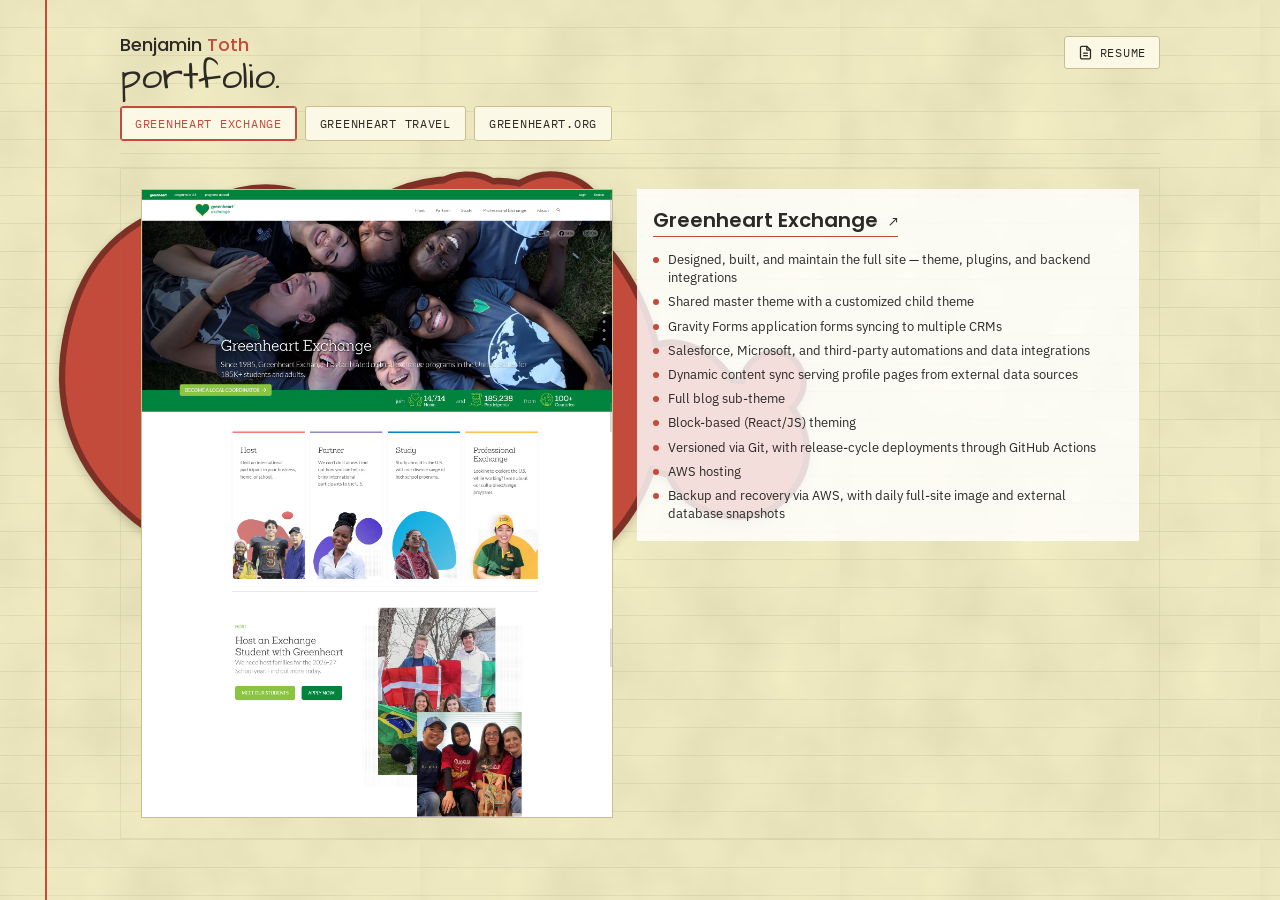
==== resume/index.html @ 2537ab39 "Homepage design: paper/blueprint background with reactive inkblot layer, real Greenheart case studie" ====
<!DOCTYPE html>
<html lang="en">
<head>
  <meta charset="UTF-8">
  <meta name="viewport" content="width=device-width, initial-scale=1.0">
  <title>Benjamin Toth — Portfolio</title>
  <link rel="preconnect" href="https://fonts.googleapis.com">
  <link rel="stylesheet" href="https://fonts.googleapis.com/css2?family=Architects+Daughter&family=IBM+Plex+Mono:wght@400;500;600&family=IBM+Plex+Sans:wght@400;500;600;700&family=Poppins:wght@500;600&display=swap">
  <link rel="stylesheet" href="../css/background.css">
  <link rel="stylesheet" href="../css/work.css">
  <link rel="stylesheet" href="../css/resume.css">
</head>
<body>
  <canvas id="canvas"></canvas>
  <div class="margin-rule" aria-hidden="true"></div>

  <div class="wrap">
    <header class="top">
      <div>
        <div class="byline"><span class="first">Benjamin</span> <span class="last">Toth</span></div>
        <div class="wordmark"><a href="../" style="color:inherit;text-decoration:none;">portfolio.</a></div>
        <div class="work-tabs" id="work-tabs" role="tablist" aria-label="Select a project"></div>
      </div>
      <button class="resume-btn" id="resume-btn" type="button" aria-haspopup="dialog">
        <svg viewBox="0 0 24 24" fill="none" stroke="currentColor" stroke-width="2" stroke-linecap="round" stroke-linejoin="round" aria-hidden="true">
          <path d="M14 2H6a2 2 0 0 0-2 2v16a2 2 0 0 0 2 2h12a2 2 0 0 0 2-2V8z"/>
          <polyline points="14 2 14 8 20 8"/>
          <line x1="9" y1="13" x2="15" y2="13"/>
          <line x1="9" y1="17" x2="15" y2="17"/>
        </svg>
        <span>Resume</span>
      </button>
    </header>

    <div class="work-panel" id="work-panel">
      <div class="work-image">
        <a id="work-image-link" target="_blank" rel="noopener">
          <img alt="">
        </a>
        <span class="corner tl" aria-hidden="true"></span>
        <span class="corner tr" aria-hidden="true"></span>
        <span class="corner bl" aria-hidden="true"></span>
        <span class="corner br" aria-hidden="true"></span>
      </div>
      <div class="work-details">
        <a class="work-link" id="work-link" href="#" target="_blank" rel="noopener"></a>
        <ul class="work-highlights" id="work-highlights"></ul>
      </div>
    </div>
  </div>

  <div class="modal-overlay" id="resume-modal" hidden>
    <div class="modal" role="dialog" aria-modal="true" aria-labelledby="resume-modal-title">
      <div class="modal-header">
        <h2 id="resume-modal-title">Resume</h2>
        <button class="modal-x" id="resume-close-x" type="button" aria-label="Close">✕</button>
      </div>
      <div class="modal-body">
        <iframe id="resume-frame" title="Benjamin Toth — Resume"></iframe>
      </div>
      <div class="modal-footer">
        <button class="modal-close-btn" id="resume-close-btn" type="button">Close</button>
        <a class="modal-download" id="resume-download" href="#">Download ↓</a>
      </div>
    </div>
  </div>

  <script src="../js/background.js"></script>
  <script src="../js/work.js"></script>
  <script src="../js/resume.js"></script>
</body>
</html>
---- css/background.css ----
/* Background + blob layer — design-preview only (see design-preview.html).
   Not yet wired into the accepted pages (index.html etc). */

:root{
  --paper: #F5EFC5;
  --surface: #FBF8E6;
  --rule: rgba(120, 145, 105, 0.13);
  --rule-major: rgba(120, 145, 105, 0.13);
  --margin: #C24B3C;
  --margin-opacity: 1;
  --ink: #2B2A25;
  --ink-soft: #6B6A5E;
  --accent: #C24B3C;
  --chip-border: #C9BE8E;
  --focus: #2E86AB;

  --terrain: #2E86AB;
  --ledger: #C24B3C;
  --nimbus: #6E4E8C;
  --notes: #3E7C59;

  /* Single source of truth for "whatever color the blob identity currently
     is" — the byline's last name, the work tabs, and the bullet dots/link
     all read this. background.js overwrites it live, every animation frame,
     with the canvas's own interpolated fill color, so everything stays in
     sync through the transition, not just at rest. This value is only the
     initial fallback before that first frame runs. */
  --identity: var(--terrain);

  --grid-image:
    repeating-linear-gradient(to bottom, transparent 0 27px, var(--rule) 27px 28px);
  --texture-image: url("data:image/svg+xml,%3Csvg xmlns='http://www.w3.org/2000/svg' width='420' height='420'%3E%3Cfilter id='n'%3E%3CfeTurbulence type='fractalNoise' baseFrequency='0.012' numOctaves='4' stitchTiles='stitch' result='t'/%3E%3CfeColorMatrix in='t' type='matrix' values='0 0 0 0 0 0 0 0 0 0 0 0 0 0 0 0 0 0 0.08 0'/%3E%3C/filter%3E%3Crect width='100%25' height='100%25' filter='url(%23n)'/%3E%3C/svg%3E");

  --font-display: 'Architects Daughter', cursive;
  --font-mono: 'IBM Plex Mono', ui-monospace, 'SFMono-Regular', Menlo, monospace;
  --font-body: 'IBM Plex Sans', system-ui, sans-serif;
  --font-name: 'Poppins', Helvetica, Arial, sans-serif;
}

@media (prefers-color-scheme: dark){
  :root:not([data-theme="light"]){
    --paper: #F4F8FB;
    --surface: #FFFFFF;
    --rule: rgba(46, 109, 164, 0.05);
    --rule-major: rgba(46, 109, 164, 0.09);
    --margin-opacity: 0;
    --ink: #1C2B3A;
    --ink-soft: #5A7086;
    --accent: #C24B3C;
    --chip-border: rgba(46, 109, 164, 0.22);
    --focus: #2E6DA4;

    --terrain: #1F5C99;
    --ledger: #C24B3C;
    --nimbus: #6E4E8C;
    --notes: #2F7A55;

    --grid-image:
      repeating-linear-gradient(to right, var(--rule) 0 1px, transparent 1px 24px),
      repeating-linear-gradient(to bottom, var(--rule) 0 1px, transparent 1px 24px),
      repeating-linear-gradient(to right, var(--rule-major) 0 1px, transparent 1px 120px),
      repeating-linear-gradient(to bottom, var(--rule-major) 0 1px, transparent 1px 120px);
  }
}

:root[data-theme="dark"]{
  --paper: #F4F8FB;
  --surface: #FFFFFF;
  --rule: rgba(46, 109, 164, 0.05);
  --rule-major: rgba(46, 109, 164, 0.09);
  --margin-opacity: 0;
  --ink: #1C2B3A;
  --ink-soft: #5A7086;
  --accent: #C24B3C;
  --chip-border: rgba(46, 109, 164, 0.22);
  --focus: #2E6DA4;

  --terrain: #1F5C99;
  --ledger: #C24B3C;
  --nimbus: #6E4E8C;
  --notes: #2F7A55;

  --grid-image:
    repeating-linear-gradient(to right, var(--rule) 0 1px, transparent 1px 24px),
    repeating-linear-gradient(to bottom, var(--rule) 0 1px, transparent 1px 24px),
    repeating-linear-gradient(to right, var(--rule-major) 0 1px, transparent 1px 120px),
    repeating-linear-gradient(to bottom, var(--rule-major) 0 1px, transparent 1px 120px);
}

*{ box-sizing: border-box; }
html{ min-height: 100%; overflow: hidden; }
body{
  margin: 0;
  min-height: 100vh;
  position: relative;
  overflow: hidden;
  background-color: var(--paper);
  background-image: var(--texture-image), var(--grid-image);
  background-blend-mode: multiply, normal;
  color: var(--ink);
  font-family: var(--font-body);
  padding: clamp(16px, 3vw, 36px);
  display: flex;
  flex-direction: column;
  gap: 16px;
}

/* Desktop: overflow at the bottom is simply clipped, no scrollbar. Below
   ~576px the mobile stacked layout (see work.css) can genuinely run taller
   than the viewport, so scrolling comes back. */
@media (max-width: 576px){
  html, body{ overflow-y: auto; overflow-x: hidden; }
}

a{ color: inherit; }

.wrap{
  position: relative;
  z-index: 1;
  max-width: 1040px;
  margin: 0 auto;
  width: 100%;
  display: flex;
  flex-direction: column;
  gap: 14px;
}

header.top{
  display: flex;
  align-items: baseline;
  justify-content: space-between;
  flex-wrap: wrap;
  gap: 10px 24px;
  padding-bottom: 12px;
  border-bottom: 1.5px solid var(--rule-major);
}

.byline{
  font-family: var(--font-name);
  font-weight: 500;
  font-size: clamp(15px, 1.7vw, 18px);
  line-height: 1;
  margin-bottom: 4px;
}
.byline .first{ color: var(--ink); }
.byline .last{ color: var(--identity); }

.wordmark{
  font-family: var(--font-display);
  font-size: clamp(28px, 4vw, 38px);
  line-height: 1;
  color: var(--ink);
}

/* Full-viewport ambient layer. Fixed + pointer-events:none so it never
   captures clicks and never affects document flow/height — content simply
   sits on top of it. */
#canvas{
  position: fixed;
  inset: 0;
  width: 100vw;
  height: 100vh;
  pointer-events: none;
  z-index: 0;
}

.margin-rule{
  position: fixed;
  top: 0; bottom: 0;
  left: clamp(22px, 3.5vw, 46px);
  width: 2px;
  background: var(--margin);
  opacity: var(--margin-opacity);
  pointer-events: none;
  z-index: 0;
}
---- css/work.css ----
/* Work tabs + panel — design-preview only, same page as background.css. */

.work-tabs{
  display: flex;
  flex-wrap: wrap;
  gap: 8px;
  margin-top: 10px;
}

.work-tab{
  font-family: var(--font-mono);
  font-size: 12px;
  letter-spacing: 0.06em;
  text-transform: uppercase;
  color: var(--ink);
  background: var(--surface);
  border: 1.5px solid var(--chip-border);
  border-radius: 3px;
  padding: 9px 14px;
  cursor: pointer;
  transition: border-color 150ms ease, transform 150ms ease;
}
.work-tab:hover{ transform: translateY(-1px); }
.work-tab:focus-visible{ outline: 2.5px solid var(--focus); outline-offset: 2px; }
.work-tab[aria-pressed="true"]{
  border-color: var(--identity);
  box-shadow: inset 0 0 0 1px var(--identity);
  color: var(--identity);
}

.work-panel{
  position: relative;
  z-index: 1;
  display: flex;
  align-items: flex-start;
  gap: 24px;
  border: 1.5px solid var(--rule-major);
  background: transparent;
  padding: 20px;
}
.work-panel.reversed{ flex-direction: row-reverse; }
.work-panel .work-image{ flex: 1 1 0; min-width: 0; }
.work-panel .work-details{ flex: 1 1 0; min-width: 0; }
@media (max-width: 576px){
  .work-panel{ flex-direction: column !important; }
}

/* Tab switch: both boxes stay fully visible and swap content in place; the
   FLIP slide (transform) runs whenever JS clears the instant-snap it
   applies right after the layout change — see work.js's flip(). */
.work-image,
.work-details{
  transition: transform 460ms cubic-bezier(0.22, 1, 0.36, 1);
}
@media (prefers-reduced-motion: reduce){
  .work-image,
  .work-details{ transition: none; }
}

.work-image{
  position: relative;
  aspect-ratio: 3 / 4;
  border: 1.5px solid var(--chip-border);
  overflow: hidden;
}
.work-image a{
  position: absolute;
  inset: 0;
  display: block;
}
.work-image a:focus-visible{ outline: 2.5px solid var(--focus); outline-offset: -3px; }
.work-image img{
  width: 100%;
  height: 100%;
  object-fit: cover;
  object-position: top center;
  display: block;
}
.work-image .corner{
  position: absolute;
  width: 10px;
  height: 10px;
  border: 1.5px solid var(--surface);
  opacity: 0.85;
  z-index: 1;
}
.work-image .corner.tl{ top: -1.5px; left: -1.5px; border-right: none; border-bottom: none; }
.work-image .corner.tr{ top: -1.5px; right: -1.5px; border-left: none; border-bottom: none; }
.work-image .corner.bl{ bottom: -1.5px; left: -1.5px; border-right: none; border-top: none; }
.work-image .corner.br{ bottom: -1.5px; right: -1.5px; border-left: none; border-top: none; }

.work-details{
  display: flex;
  flex-direction: column;
  gap: 12px;
  min-width: 0;
  background: rgba(255, 255, 255, 0.82);
  padding: 16px;
}

.work-link{
  align-self: flex-start;
  font-family: var(--font-name);
  font-weight: 600;
  font-size: clamp(17px, 2vw, 20px);
  color: var(--ink);
  text-decoration: none;
  border-bottom: 1.5px solid var(--identity);
  padding-bottom: 1px;
}
.work-link:hover,
.work-link:focus-visible{ color: var(--identity); }
.work-link:focus-visible{ outline: 2.5px solid var(--focus); outline-offset: 3px; }
.work-link .arrow{ font-family: var(--font-mono); font-weight: 400; font-size: 0.75em; margin-left: 2px; }

.work-highlights{
  list-style: none;
  margin: 0;
  padding: 2px 4px 2px 0;
  display: flex;
  flex-direction: column;
  gap: 6px;
  font-family: var(--font-body);
  font-size: 13px;
  line-height: 1.4;
  color: var(--ink);
  /* Real bullet count varies a lot per site (7-10). The page itself never
     scrolls on desktop (see background.css), so an unusually long list
     scrolls in its own box instead of overflowing past the viewport. */
  max-height: min(44vh, 380px);
  overflow-y: auto;
}
.work-highlights li{
  display: flex;
  gap: 9px;
  align-items: baseline;
}
.work-highlights li::before{
  content: "";
  flex: none;
  width: 6px;
  height: 6px;
  border-radius: 50%;
  background: var(--identity);
  transform: translateY(-1px);
}
---- css/resume.css ----
/* Resume button + modal — design-preview only, same page as background.css. */

.resume-btn{
  align-self: flex-start;
  display: inline-flex;
  align-items: center;
  gap: 7px;
  font-family: var(--font-mono);
  font-size: 12px;
  letter-spacing: 0.06em;
  text-transform: uppercase;
  color: var(--ink);
  background: var(--surface);
  border: 1.5px solid var(--chip-border);
  border-radius: 3px;
  padding: 8px 13px;
  cursor: pointer;
  transition: border-color 150ms ease, transform 150ms ease;
}
.resume-btn:hover{ transform: translateY(-1px); border-color: var(--identity); }
.resume-btn:focus-visible{ outline: 2.5px solid var(--focus); outline-offset: 2px; }
.resume-btn svg{ width: 15px; height: 15px; flex: none; }

.modal-overlay{
  position: fixed;
  inset: 0;
  z-index: 10;
  background: rgba(20, 18, 15, 0.45);
  display: flex;
  align-items: center;
  justify-content: center;
  padding: 24px;
}
.modal-overlay[hidden]{ display: none; }

.modal{
  width: min(92vw, 680px);
  max-height: min(88vh, 840px);
  display: flex;
  flex-direction: column;
  background: var(--surface);
  border: 1.5px solid var(--rule-major);
  box-shadow: 0 12px 32px rgba(0,0,0,0.28);
}

.modal-header{
  display: flex;
  align-items: center;
  justify-content: space-between;
  gap: 16px;
  padding: 14px 18px;
  border-bottom: 1.5px solid var(--rule-major);
}
.modal-header h2{
  font-family: var(--font-display);
  font-size: 22px;
  font-weight: normal;
  margin: 0;
  color: var(--ink);
}
.modal-x{
  font-family: var(--font-mono);
  font-size: 18px;
  line-height: 1;
  color: var(--ink-soft);
  background: none;
  border: none;
  cursor: pointer;
  padding: 4px;
}
.modal-x:hover{ color: var(--ink); }
.modal-x:focus-visible{ outline: 2.5px solid var(--focus); outline-offset: 2px; }

.modal-body{
  flex: 1 1 auto;
  min-height: 0;
  background: #e9e9e9;
}
.modal-body iframe{
  display: block;
  width: 100%;
  height: min(70vh, 640px);
  border: none;
}

.modal-footer{
  display: flex;
  align-items: center;
  justify-content: flex-end;
  gap: 10px;
  padding: 14px 18px;
  border-top: 1.5px solid var(--rule-major);
}

.modal-download,
.modal-close-btn{
  font-family: var(--font-mono);
  font-size: 12px;
  letter-spacing: 0.06em;
  text-transform: uppercase;
  padding: 9px 16px;
  border-radius: 3px;
  cursor: pointer;
  text-decoration: none;
}
.modal-download{
  color: #fff;
  background: var(--identity);
  border: 1.5px solid var(--identity);
}
.modal-download:hover{ opacity: 0.9; }
.modal-download:focus-visible,
.modal-close-btn:focus-visible{ outline: 2.5px solid var(--focus); outline-offset: 2px; }
.modal-close-btn{
  color: var(--ink);
  background: var(--surface);
  border: 1.5px solid var(--chip-border);
}
.modal-close-btn:hover{ border-color: var(--ink-soft); }

@media (max-width: 576px){
  .modal{ max-height: 92vh; }
  .modal-body iframe{ height: min(60vh, 520px); }
}
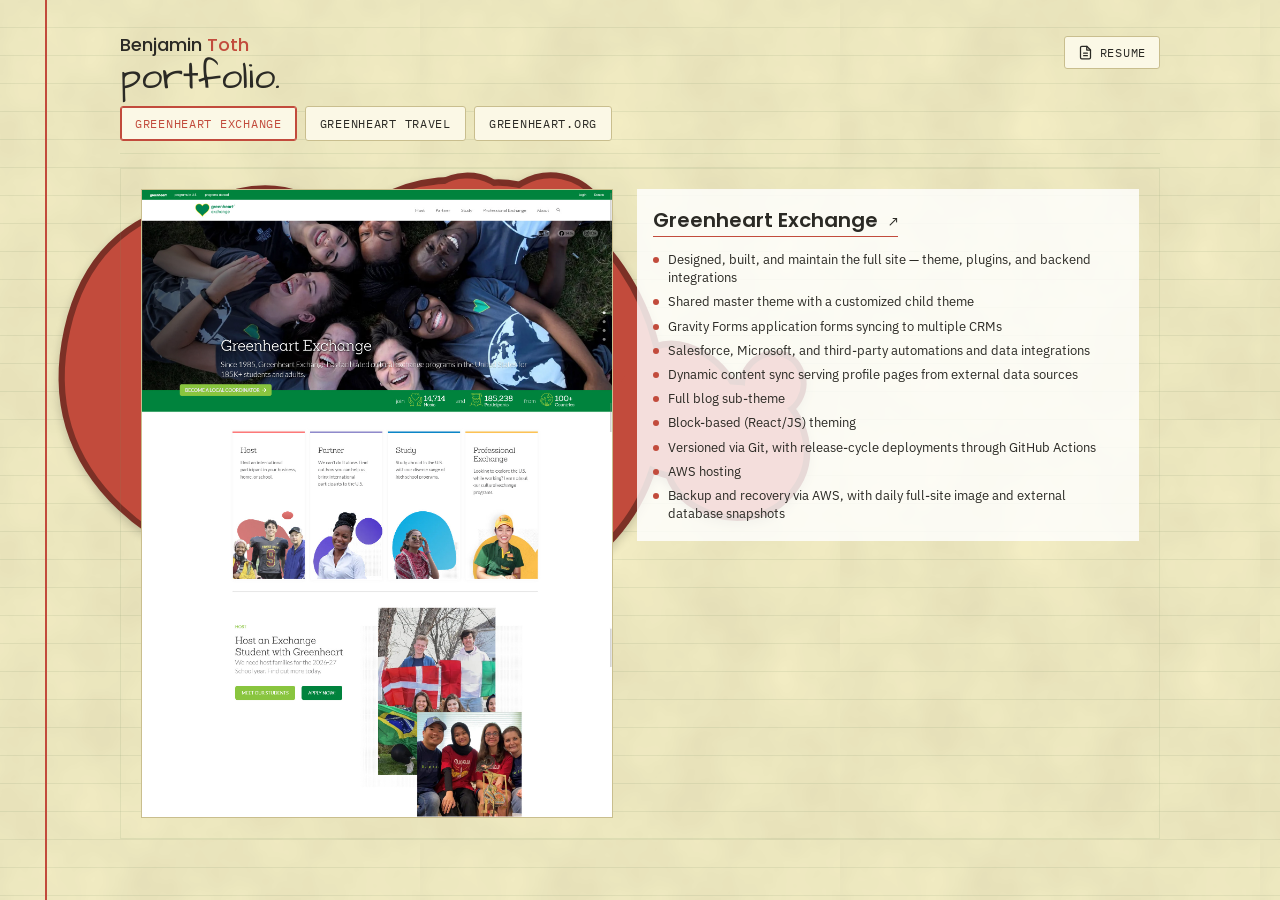
==== commit d21bb055: "Wire up the favicon on both pages Co-Authored-By: Claude Sonnet 5 <noreply@anthropic.com>" ====
--- a/resume/index.html
+++ b/resume/index.html
@@ -4,6 +4,7 @@
   <meta charset="UTF-8">
   <meta name="viewport" content="width=device-width, initial-scale=1.0">
   <title>Benjamin Toth — Portfolio</title>
+  <link rel="icon" type="image/svg+xml" href="../favicon.svg">
   <link rel="preconnect" href="https://fonts.googleapis.com">
   <link rel="stylesheet" href="https://fonts.googleapis.com/css2?family=Architects+Daughter&family=IBM+Plex+Mono:wght@400;500;600&family=IBM+Plex+Sans:wght@400;500;600;700&family=Poppins:wght@500;600&display=swap">
   <link rel="stylesheet" href="../css/background.css">
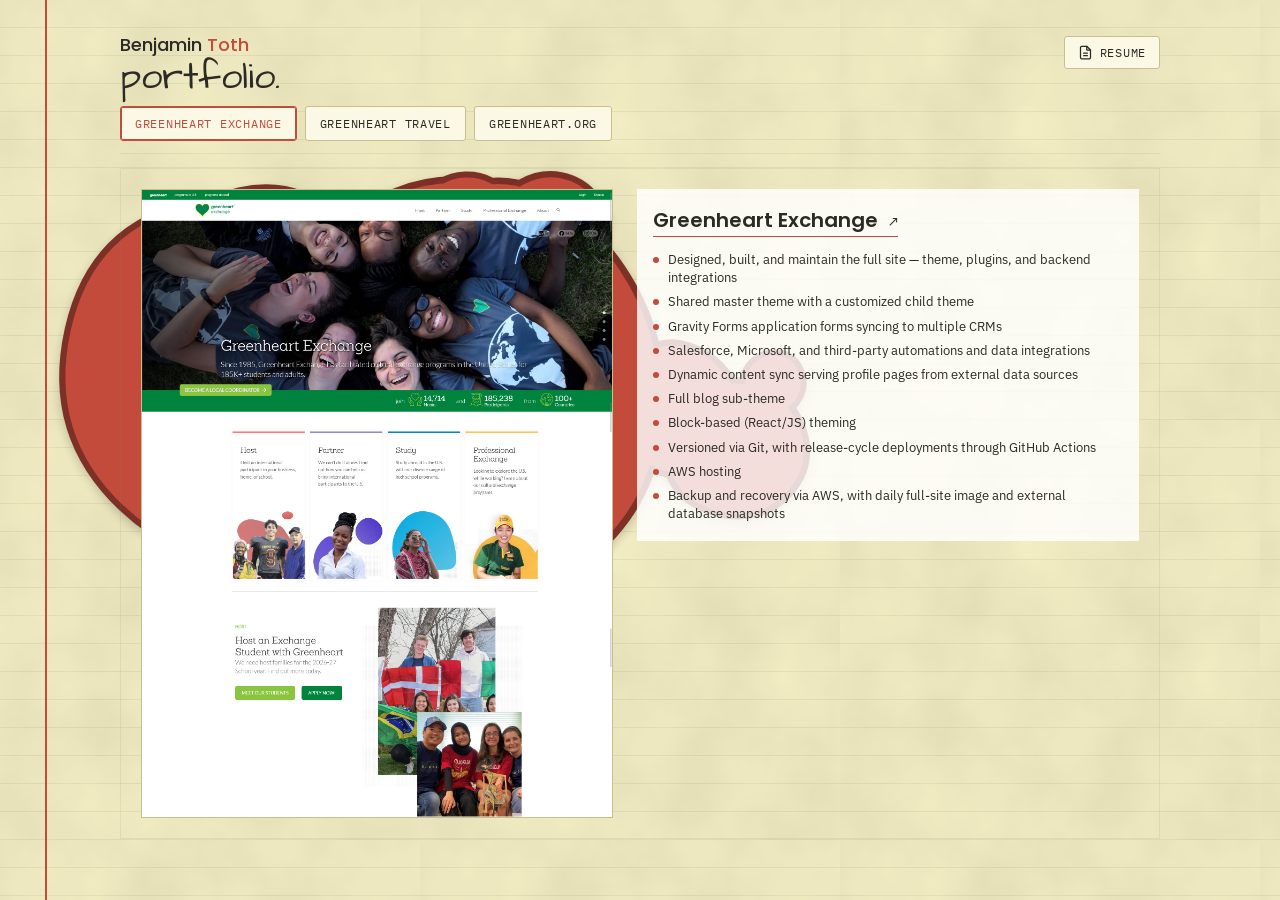
==== commit 5543c2ce: "Normalize line endings to LF across environments Add .gitattributes to force LF line endings for tex" ====
--- a/resume/index.html
+++ b/resume/index.html
@@ -4,7 +4,6 @@
   <meta charset="UTF-8">
   <meta name="viewport" content="width=device-width, initial-scale=1.0">
   <title>Benjamin Toth — Portfolio</title>
-  <link rel="icon" type="image/svg+xml" href="../favicon.svg">
   <link rel="preconnect" href="https://fonts.googleapis.com">
   <link rel="stylesheet" href="https://fonts.googleapis.com/css2?family=Architects+Daughter&family=IBM+Plex+Mono:wght@400;500;600&family=IBM+Plex+Sans:wght@400;500;600;700&family=Poppins:wght@500;600&display=swap">
   <link rel="stylesheet" href="../css/background.css">
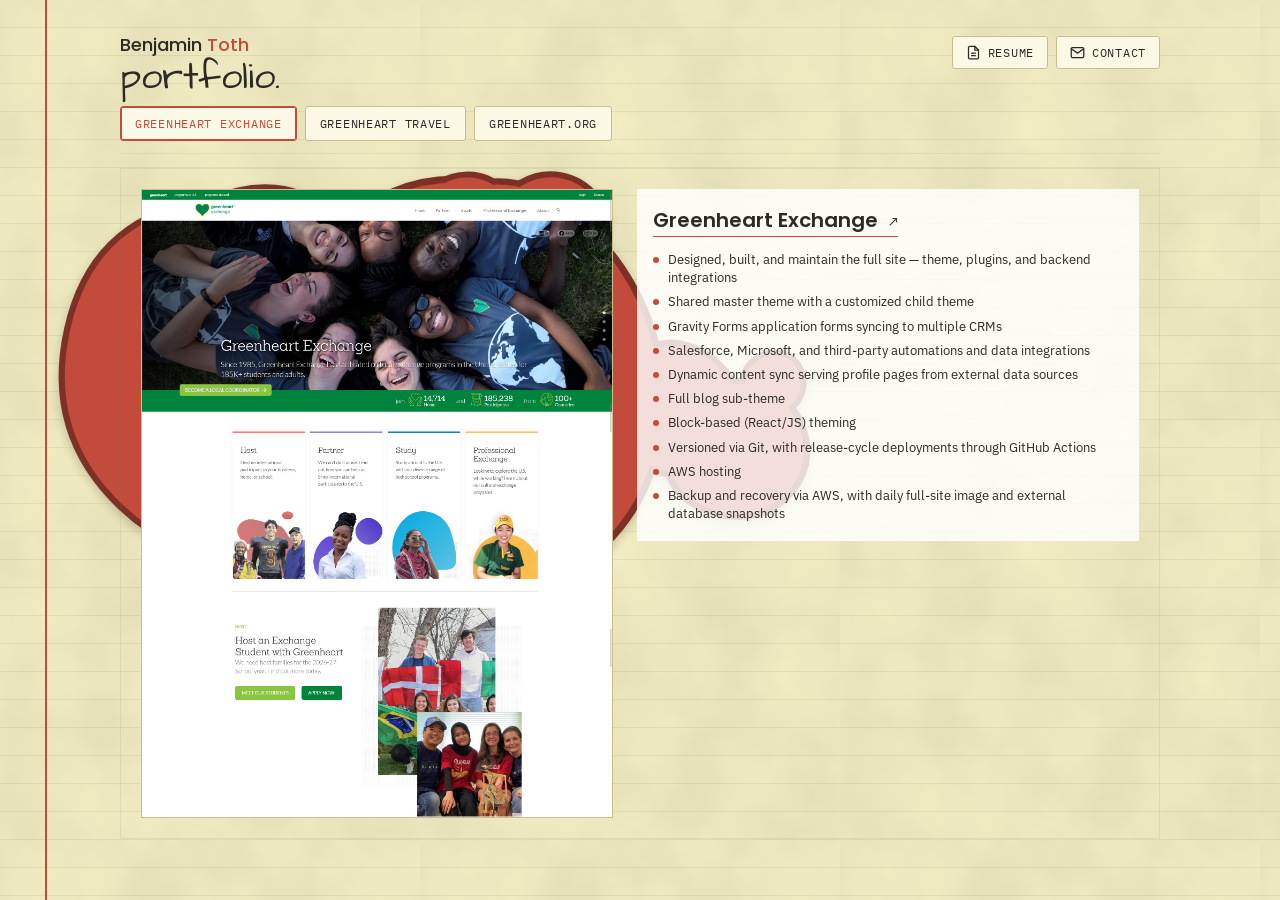
==== commit c100122d: "Add Contact button + modal with Formspree form Header gets a Contact button next to Resume (both now" ====
--- a/resume/index.html
+++ b/resume/index.html
@@ -4,11 +4,13 @@
   <meta charset="UTF-8">
   <meta name="viewport" content="width=device-width, initial-scale=1.0">
   <title>Benjamin Toth — Portfolio</title>
+  <link rel="icon" type="image/svg+xml" href="../favicon.svg">
   <link rel="preconnect" href="https://fonts.googleapis.com">
   <link rel="stylesheet" href="https://fonts.googleapis.com/css2?family=Architects+Daughter&family=IBM+Plex+Mono:wght@400;500;600&family=IBM+Plex+Sans:wght@400;500;600;700&family=Poppins:wght@500;600&display=swap">
   <link rel="stylesheet" href="../css/background.css">
   <link rel="stylesheet" href="../css/work.css">
   <link rel="stylesheet" href="../css/resume.css">
+  <link rel="stylesheet" href="../css/contact.css">
 </head>
 <body>
   <canvas id="canvas"></canvas>
@@ -21,15 +23,24 @@
         <div class="wordmark"><a href="../" style="color:inherit;text-decoration:none;">portfolio.</a></div>
         <div class="work-tabs" id="work-tabs" role="tablist" aria-label="Select a project"></div>
       </div>
-      <button class="resume-btn" id="resume-btn" type="button" aria-haspopup="dialog">
-        <svg viewBox="0 0 24 24" fill="none" stroke="currentColor" stroke-width="2" stroke-linecap="round" stroke-linejoin="round" aria-hidden="true">
-          <path d="M14 2H6a2 2 0 0 0-2 2v16a2 2 0 0 0 2 2h12a2 2 0 0 0 2-2V8z"/>
-          <polyline points="14 2 14 8 20 8"/>
-          <line x1="9" y1="13" x2="15" y2="13"/>
-          <line x1="9" y1="17" x2="15" y2="17"/>
-        </svg>
-        <span>Resume</span>
-      </button>
+      <div class="header-actions">
+        <button class="resume-btn" id="resume-btn" type="button" aria-haspopup="dialog">
+          <svg viewBox="0 0 24 24" fill="none" stroke="currentColor" stroke-width="2" stroke-linecap="round" stroke-linejoin="round" aria-hidden="true">
+            <path d="M14 2H6a2 2 0 0 0-2 2v16a2 2 0 0 0 2 2h12a2 2 0 0 0 2-2V8z"/>
+            <polyline points="14 2 14 8 20 8"/>
+            <line x1="9" y1="13" x2="15" y2="13"/>
+            <line x1="9" y1="17" x2="15" y2="17"/>
+          </svg>
+          <span>Resume</span>
+        </button>
+        <button class="contact-btn" id="contact-btn" type="button" aria-haspopup="dialog">
+          <svg viewBox="0 0 24 24" fill="none" stroke="currentColor" stroke-width="2" stroke-linecap="round" stroke-linejoin="round" aria-hidden="true">
+            <rect x="2" y="4" width="20" height="16" rx="2"/>
+            <path d="m22 6-10 7L2 6"/>
+          </svg>
+          <span>Contact</span>
+        </button>
+      </div>
     </header>
 
     <div class="work-panel" id="work-panel">
@@ -65,8 +76,35 @@
     </div>
   </div>
 
+  <div class="modal-overlay" id="contact-modal" hidden>
+    <div class="modal" role="dialog" aria-modal="true" aria-labelledby="contact-modal-title">
+      <div class="modal-header">
+        <h2 id="contact-modal-title">Contact</h2>
+        <button class="modal-x" id="contact-close-x" type="button" aria-label="Close">✕</button>
+      </div>
+      <div class="modal-body">
+        <form class="contact-form" id="contact-form" action="https://formspree.io/f/xnpnqlkp" method="POST">
+          <label class="contact-field">
+            <span class="label-text">Your email</span>
+            <input type="email" name="email" required>
+          </label>
+          <label class="contact-field">
+            <span class="label-text">What can I help you with?</span>
+            <textarea name="message" required></textarea>
+          </label>
+          <button class="contact-submit" id="contact-submit" type="submit">Send</button>
+          <p class="contact-status" id="contact-status" role="status" aria-live="polite"></p>
+        </form>
+      </div>
+      <div class="modal-footer">
+        <button class="modal-close-btn" id="contact-close-btn" type="button">Close</button>
+      </div>
+    </div>
+  </div>
+
   <script src="../js/background.js"></script>
   <script src="../js/work.js"></script>
   <script src="../js/resume.js"></script>
+  <script src="../js/contact.js"></script>
 </body>
 </html>
--- a/css/resume.css
+++ b/css/resume.css
@@ -1,7 +1,15 @@
-/* Resume button + modal — design-preview only, same page as background.css. */
+/* Header action buttons (Resume, Contact) + shared modal chrome — same page
+   as background.css. Modal styling here is generic (header/body/footer);
+   contact-form-specific field styles live in contact.css. */
 
-.resume-btn{
+.header-actions{
   align-self: flex-start;
+  display: flex;
+  gap: 8px;
+}
+
+.resume-btn,
+.contact-btn{
   display: inline-flex;
   align-items: center;
   gap: 7px;
@@ -17,9 +25,12 @@
   cursor: pointer;
   transition: border-color 150ms ease, transform 150ms ease;
 }
-.resume-btn:hover{ transform: translateY(-1px); border-color: var(--identity); }
-.resume-btn:focus-visible{ outline: 2.5px solid var(--focus); outline-offset: 2px; }
-.resume-btn svg{ width: 15px; height: 15px; flex: none; }
+.resume-btn:hover,
+.contact-btn:hover{ transform: translateY(-1px); border-color: var(--identity); }
+.resume-btn:focus-visible,
+.contact-btn:focus-visible{ outline: 2.5px solid var(--focus); outline-offset: 2px; }
+.resume-btn svg,
+.contact-btn svg{ width: 15px; height: 15px; flex: none; }
 
 .modal-overlay{
   position: fixed;
@@ -74,8 +85,11 @@
 .modal-body{
   flex: 1 1 auto;
   min-height: 0;
-  background: #e9e9e9;
+  overflow-y: auto;
 }
+/* The PDF iframe needs a neutral backdrop behind it; the contact form (see
+   contact.css) sits directly on the modal's own surface instead. */
+#resume-modal .modal-body{ background: #e9e9e9; }
 .modal-body iframe{
   display: block;
   width: 100%;
--- a/css/contact.css
+++ b/css/contact.css
@@ -0,0 +1,70 @@
+/* Contact form fields — sits inside the shared modal chrome (resume.css). */
+
+.contact-form{
+  display: flex;
+  flex-direction: column;
+  gap: 16px;
+  padding: 20px;
+}
+
+.contact-field{
+  display: flex;
+  flex-direction: column;
+  gap: 6px;
+}
+
+.contact-field .label-text{
+  font-family: var(--font-mono);
+  font-size: 11px;
+  letter-spacing: 0.08em;
+  text-transform: uppercase;
+  color: var(--ink-soft);
+}
+
+.contact-field input,
+.contact-field textarea{
+  font-family: var(--font-body);
+  font-size: 14.5px;
+  color: var(--ink);
+  background: var(--paper);
+  border: 1.5px solid var(--chip-border);
+  border-radius: 3px;
+  padding: 10px 12px;
+}
+.contact-field input:focus-visible,
+.contact-field textarea:focus-visible{
+  outline: 2.5px solid var(--focus);
+  outline-offset: 1px;
+  border-color: var(--identity);
+}
+
+.contact-field textarea{
+  resize: vertical;
+  min-height: 110px;
+  line-height: 1.5;
+}
+
+.contact-submit{
+  align-self: flex-start;
+  font-family: var(--font-mono);
+  font-size: 12px;
+  letter-spacing: 0.06em;
+  text-transform: uppercase;
+  padding: 10px 20px;
+  border-radius: 3px;
+  cursor: pointer;
+  color: #fff;
+  background: var(--identity);
+  border: 1.5px solid var(--identity);
+}
+.contact-submit:hover{ opacity: 0.9; }
+.contact-submit:focus-visible{ outline: 2.5px solid var(--focus); outline-offset: 2px; }
+.contact-submit:disabled{ opacity: 0.6; cursor: default; }
+
+.contact-status{
+  font-family: var(--font-mono);
+  font-size: 12.5px;
+  letter-spacing: 0.02em;
+}
+.contact-status[data-state="success"]{ color: #2F7A55; }
+.contact-status[data-state="error"]{ color: #C24B3C; }
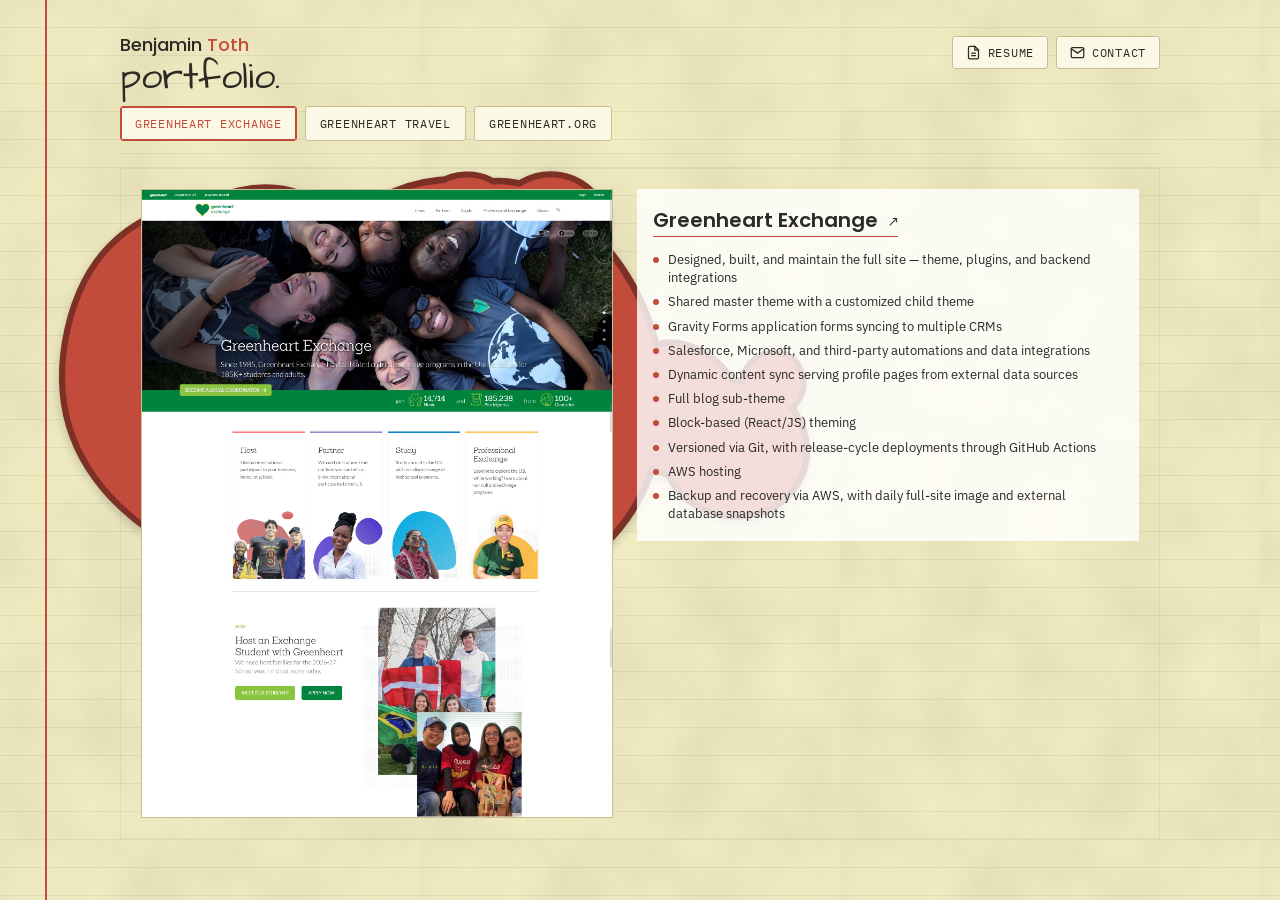
==== commit c31b0782: "Add Cloudflare Turnstile to the contact form Script include in <head> plus the widget div (implicit " ====
--- a/resume/index.html
+++ b/resume/index.html
@@ -11,6 +11,7 @@
   <link rel="stylesheet" href="../css/work.css">
   <link rel="stylesheet" href="../css/resume.css">
   <link rel="stylesheet" href="../css/contact.css">
+  <script src="https://challenges.cloudflare.com/turnstile/v0/api.js" async defer></script>
 </head>
 <body>
   <canvas id="canvas"></canvas>
@@ -92,6 +93,7 @@
             <span class="label-text">What can I help you with?</span>
             <textarea name="message" required></textarea>
           </label>
+          <div class="cf-turnstile" data-sitekey="0x4AAAAAAE6yRIklu6xkH_JL"></div>
           <button class="contact-submit" id="contact-submit" type="submit">Send</button>
           <p class="contact-status" id="contact-status" role="status" aria-live="polite"></p>
         </form>
--- a/css/background.css
+++ b/css/background.css
@@ -134,6 +134,13 @@
   padding-bottom: 12px;
   border-bottom: 1.5px solid var(--rule-major);
 }
+@media (max-width: 576px){
+  header.top{
+    flex-direction: column-reverse;
+    align-items: flex-start;
+    gap: 14px;
+  }
+}
 
 .byline{
   font-family: var(--font-name);
